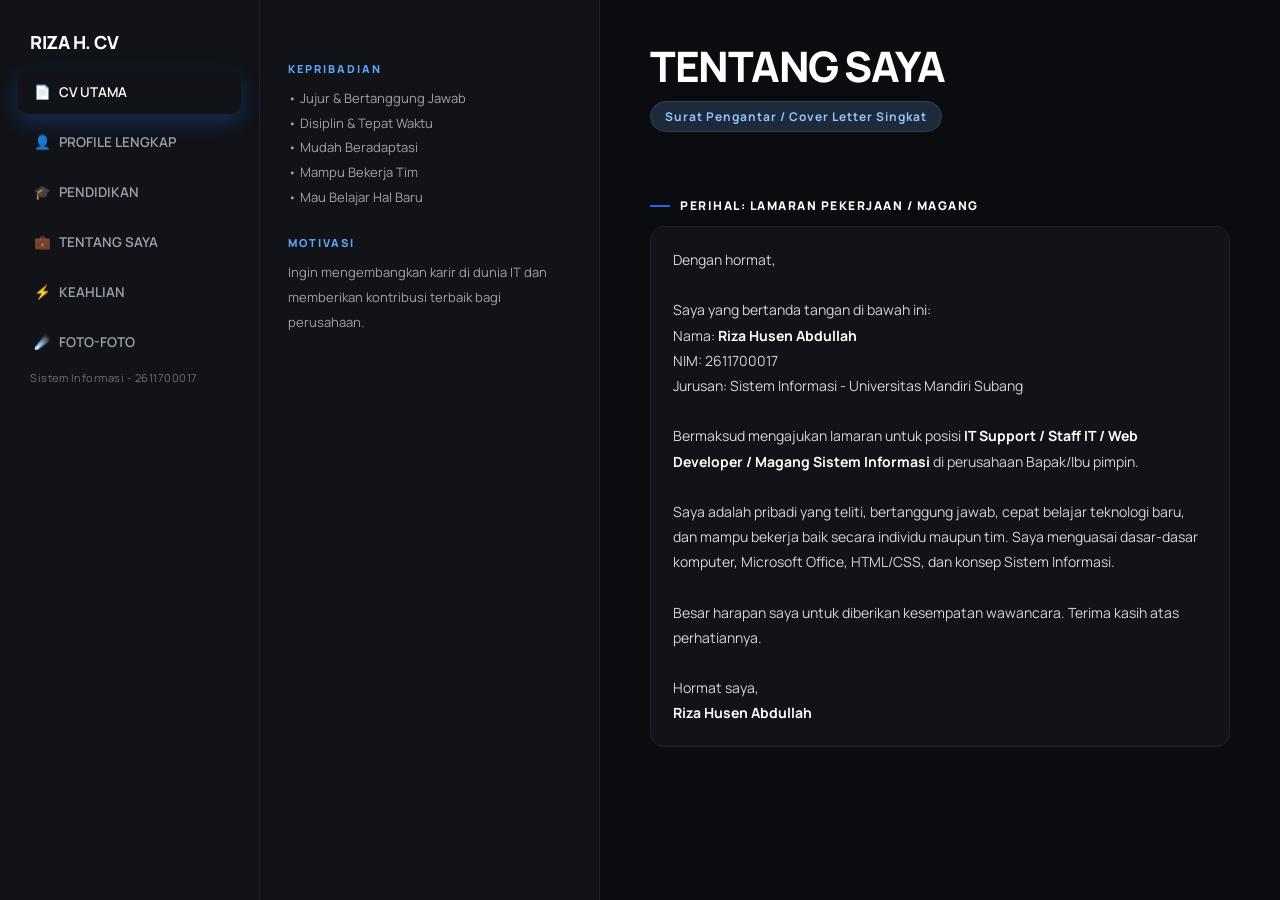
==== about-me.html @ 56d0d72f "Add files via upload" ====
<!DOCTYPE html>
<html>
<head>
  <title>Tentang Saya - Riza</title>
  <link rel="stylesheet" href="style.css">
  <link rel="icon" type="image/jpeg" href="riza.jpg">
</head>
<body>
<div class="navbar-cv">
  <a href="index.html">CV UTAMA</a>
  <a href="profile.html">PROFILE LENGKAP</a>
  <a href="education.html">PENDIDIKAN</a>
  <a href="about-me.html">TENTANG SAYA</a>
  <a href="hobies.html">KEAHLIAN</a>
  <a href="foto.html">FOTO-FOTO</a>
</div>
<div class="cv-wrapper">
  <div class="sidebar">
    <h2>KEPRIBADIAN</h2>
    <p>• Jujur & Bertanggung Jawab<br>• Disiplin & Tepat Waktu<br>• Mudah Beradaptasi<br>• Mampu Bekerja Tim<br>• Mau Belajar Hal Baru</p>
    <h2>MOTIVASI</h2>
    <p>Ingin mengembangkan karir di dunia IT dan memberikan kontribusi terbaik bagi perusahaan.</p>
  </div>
  <div class="main">
    <h1>TENTANG SAYA</h1>
    <div class="job-title">Surat Pengantar / Cover Letter Singkat</div>
    
    <div class="section-title">Perihal: Lamaran Pekerjaan / Magang</div>
    <div class="info-box">
      Dengan hormat,<br><br>
      Saya yang bertanda tangan di bawah ini:<br>
      Nama: <b>Riza Husen Abdullah</b><br>
      NIM: 2611700017<br>
      Jurusan: Sistem Informasi - Universitas Mandiri Subang<br><br>
      Bermaksud mengajukan lamaran untuk posisi <b>IT Support / Staff IT / Web Developer / Magang Sistem Informasi</b> di perusahaan Bapak/Ibu pimpin.<br><br>
      Saya adalah pribadi yang teliti, bertanggung jawab, cepat belajar teknologi baru, dan mampu bekerja baik secara individu maupun tim. Saya menguasai dasar-dasar komputer, Microsoft Office, HTML/CSS, dan konsep Sistem Informasi.<br><br>
      Besar harapan saya untuk diberikan kesempatan wawancara. Terima kasih atas perhatiannya.<br><br>
      Hormat saya,<br>
      <b>Riza Husen Abdullah</b>
    </div>
  </div>
</div>
</body>
</html>
---- style.css ----
/* RIZA HUSEN - 2611700017 - DARK SIDEBAR MODE */
@import url('https://fonts.googleapis.com/css2?family=Manrope:wght@400;500;600;700;800&display=swap');

* { margin:0; padding:0; box-sizing:border-box; font-family:'Manrope', sans-serif; }

body {
  background: #0a0c10;
  color: #e5e7eb;
  display: flex; /* INI KUNCINYA BIAR MENU DI PINGGIR */
}

/* ===== NAVBAR JADI SIDEBAR KIRI ===== */
.navbar-cv {
  width: 260px;
  height: 100vh;
  background: #111318;
  border-right: 1px solid #1f242f;
  position: fixed;
  left: 0;
  top: 0;
  display: flex;
  flex-direction: column;
  padding: 30px 18px;
  gap: 6px;
  z-index: 100;
}

.navbar-cv::before {
  content: 'RIZA H. CV';
  font-weight: 800;
  font-size: 18px;
  letter-spacing: -0.5px;
  color: white;
  margin-bottom: 10px;
  padding: 0 12px;
}

.navbar-cv::after {
  content: 'Sistem Informasi - 2611700017';
  font-size: 11px;
  color: #6b7280;
  padding: 0 12px;
  margin-bottom: 25px;
  letter-spacing: 0.5px;
}

.navbar-cv a {
  text-decoration: none;
  color: #9ca3af;
  font-size: 13.5px;
  font-weight: 600;
  padding: 13px 16px;
  border-radius: 10px;
  transition: 0.2s;
  display: flex;
  align-items: center;
}

/* ICON OTOMATIS */
.navbar-cv a[href*="index"]::before { content:'📄 '; margin-right:8px; }
.navbar-cv a[href*="profile"]::before { content:'👤 '; margin-right:8px; }
.navbar-cv a[href*="education"]::before { content:'🎓 '; margin-right:8px; }
.navbar-cv a[href*="about"]::before { content:'💼 '; margin-right:8px; }
.navbar-cv a[href*="hobies"]::before { content:'⚡ '; margin-right:8px; }
.navbar-cv a[href*="foto"]::before { content:'☄️ '; margin-right:8px; }

.navbar-cv a:hover {
  background: #1a1e29;
  color: white;
  transform: translateX(4px);
}

.navbar-cv a:first-of-type {
  color: white;
  box-shadow: 0 8px 20px rgba(37,99,235,0.3);
}

/* ===== CONTENT WRAPPER GESER KANAN ===== */
.cv-wrapper {
  margin-left: 260px; /* SEJAJAR SAMA LEBAR SIDEBAR */
  width: calc(100% - 260px);
  min-height: 100vh;
  display: flex;
  background: #0a0c10;
}

/* SIDEBAR DALAM (FOTO & DATA) */
.sidebar {
  width: 340px;
  background: #111318;
  border-right: 1px solid #1f242f;
  padding: 35px 28px;
}

.foto-cv {
  width: 100%;
  height: 280px;
  object-fit: cover;
  border-radius: 16px;
  border: 1px solid #252b38;
  margin-bottom: 25px;
}

.sidebar h2 {
  font-size: 11px;
  font-weight: 800;
  letter-spacing: 2px;
  color: #60a5fa;
  margin: 26px 0 10px;
  text-transform: uppercase;
}

.sidebar p {
  font-size: 13px;
  color: #a1a1aa;
  line-height: 1.9;
}

/* MAIN KAN */
.main {
  flex: 1;
  padding: 45px 50px;
  background: #0a0c10;
}

.main h1 {
  font-size: 42px;
  font-weight: 800;
  color: white;
  letter-spacing: -1.5px;
  line-height: 1;
}

.job-title {
  display: inline-block;
  margin: 14px 0 30px;
  background: #1e293b;
  border: 1px solid #334155;
  color: #93c5fd;
  padding: 6px 14px;
  border-radius: 20px;
  font-size: 12px;
  font-weight: 700;
  letter-spacing: 1px;
}

.section-title {
  font-size: 12px;
  font-weight: 800;
  letter-spacing: 1.5px;
  color: white;
  margin: 35px 0 12px;
  text-transform: uppercase;
  display:flex;
  align-items:center;
  gap: 10px;
}

.section-title::before {
  content:'';
  width: 20px;
  height: 2px;
  background: #2563eb;
}

.info-box {
  background: #111318;
  border: 1px solid #1f242f;
  border-radius: 14px;
  padding: 20px 22px;
  font-size: 14px;
  line-height: 1.8;
  color: #d4d4d8;
}

.info-box:hover {
  border-color: #2563eb;
  background: #151a25;
}

.info-box b { color: white; }

/* HP RESPONSIVE */
@media(max-width: 900px){
  body { flex-direction: column; }
  .navbar-cv { 
    position: relative; 
    width: 100%; 
    height: auto; 
    flex-direction: row; 
    flex-wrap: wrap;
    padding: 15px;
  }
  .navbar-cv::before, .navbar-cv::after { display: none; }
  .cv-wrapper { margin-left:0; width:100%; flex-direction:column; }
  .sidebar { width:100%; }
}
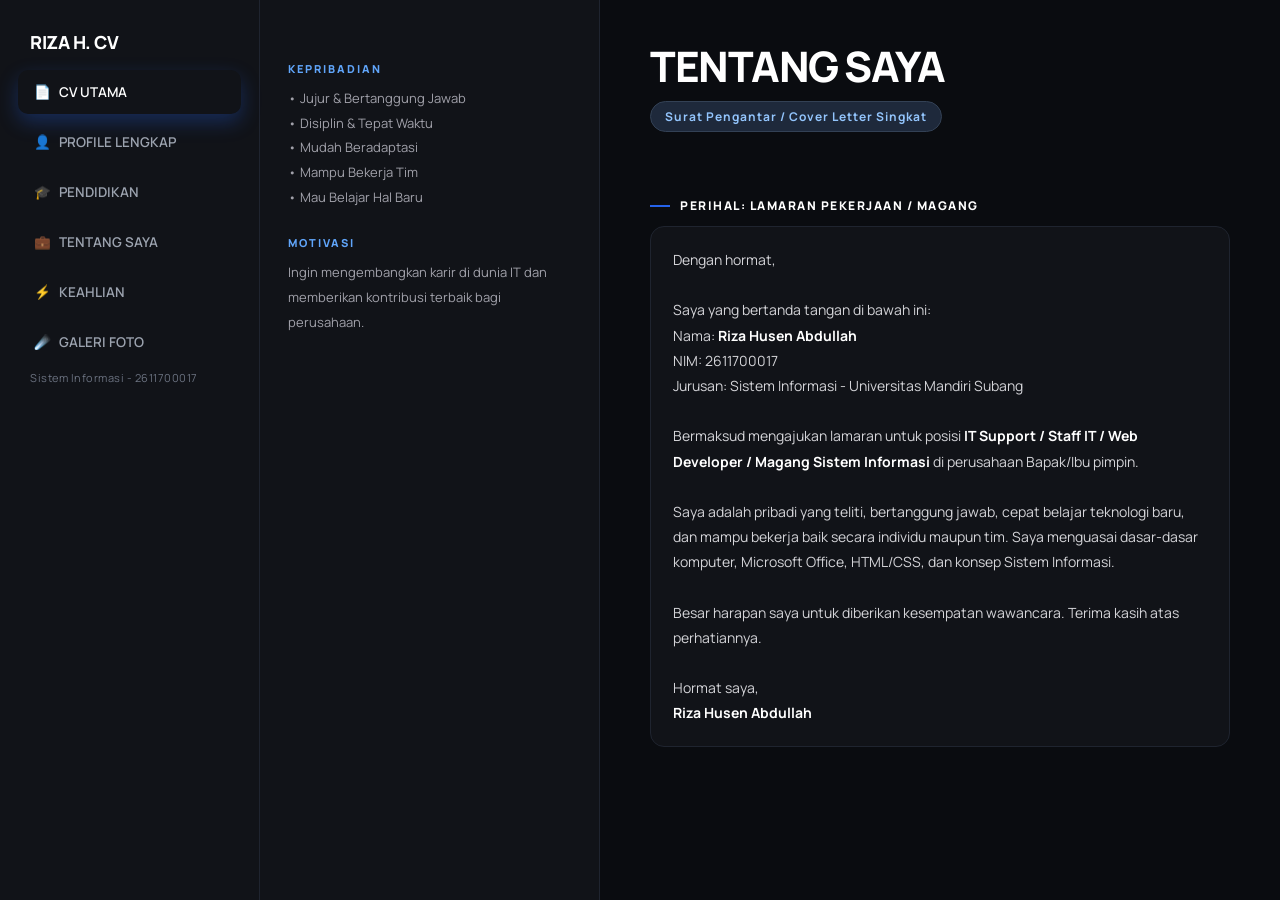
==== commit 64ced4a6: "Update about-me.html" ====
--- a/about-me.html
+++ b/about-me.html
@@ -12,7 +12,7 @@
   <a href="education.html">PENDIDIKAN</a>
   <a href="about-me.html">TENTANG SAYA</a>
   <a href="hobies.html">KEAHLIAN</a>
-  <a href="foto.html">FOTO-FOTO</a>
+  <a href="foto.html">GALERI FOTO</a>
 </div>
 <div class="cv-wrapper">
   <div class="sidebar">
@@ -41,4 +41,4 @@
   </div>
 </div>
 </body>
-</html>+</html>
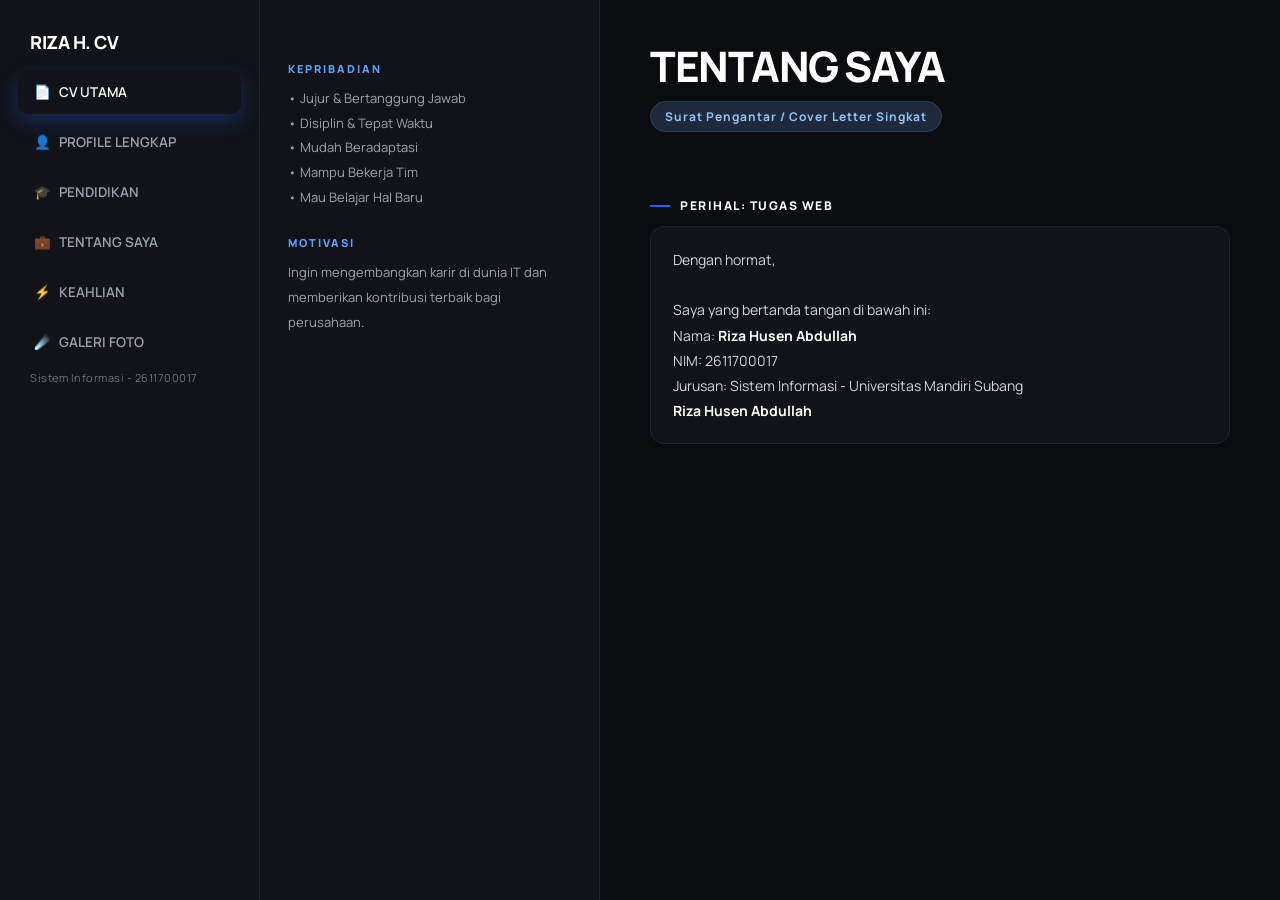
==== commit 559d9bea: "Update about-me.html" ====
--- a/about-me.html
+++ b/about-me.html
@@ -25,17 +25,13 @@
     <h1>TENTANG SAYA</h1>
     <div class="job-title">Surat Pengantar / Cover Letter Singkat</div>
     
-    <div class="section-title">Perihal: Lamaran Pekerjaan / Magang</div>
+    <div class="section-title">Perihal: TUGAS WEB </div>
     <div class="info-box">
       Dengan hormat,<br><br>
       Saya yang bertanda tangan di bawah ini:<br>
       Nama: <b>Riza Husen Abdullah</b><br>
       NIM: 2611700017<br>
-      Jurusan: Sistem Informasi - Universitas Mandiri Subang<br><br>
-      Bermaksud mengajukan lamaran untuk posisi <b>IT Support / Staff IT / Web Developer / Magang Sistem Informasi</b> di perusahaan Bapak/Ibu pimpin.<br><br>
-      Saya adalah pribadi yang teliti, bertanggung jawab, cepat belajar teknologi baru, dan mampu bekerja baik secara individu maupun tim. Saya menguasai dasar-dasar komputer, Microsoft Office, HTML/CSS, dan konsep Sistem Informasi.<br><br>
-      Besar harapan saya untuk diberikan kesempatan wawancara. Terima kasih atas perhatiannya.<br><br>
-      Hormat saya,<br>
+      Jurusan: Sistem Informasi - Universitas Mandiri Subang<br>
       <b>Riza Husen Abdullah</b>
     </div>
   </div>
